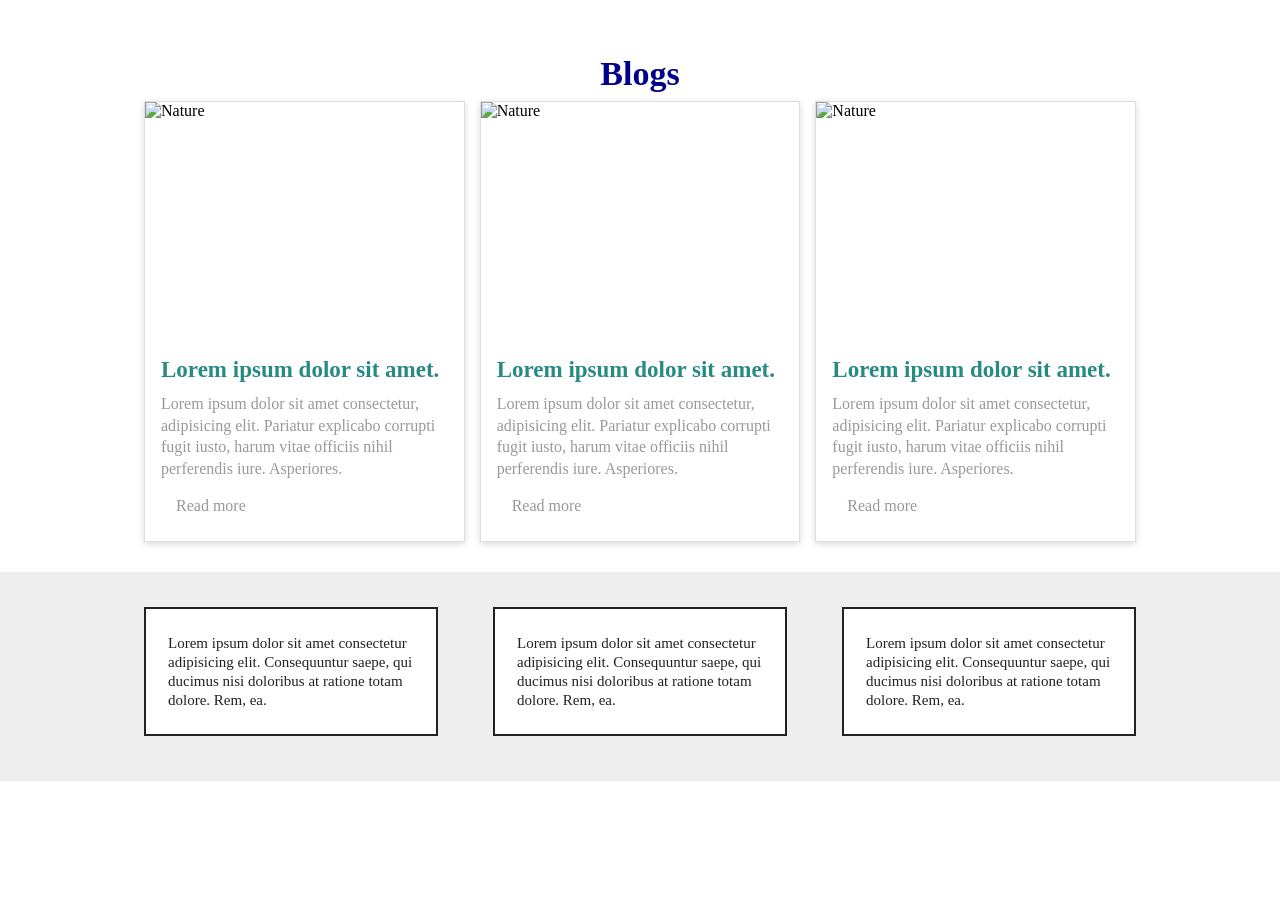
==== index.html @ 496ad8bc "add task cards" ====
<!DOCTYPE html>
<html lang="en">
<head>
    <meta charset="UTF-8">
    <meta name="viewport" content="width=device-width, initial-scale=1.0">
    <title>Blogs</title>

    <style>
        * {
            margin: 0;
            padding: 0;
            box-sizing: border-box;
        }

        body {
            font-family: Georgia, "Times New Roman", serif;
            background-color: #ffffff;
        }

        .blogs-section {
            padding: 55px 20px 25px;
        }

        .blogs-section h1 {
            text-align: center;
            color: darkblue;
            font-size: 34px;
            margin-bottom: 8px;
        }

        .blogs-container {
            width: 80%;
            max-width: 1100px;
            margin: auto;
            display: flex;
            justify-content: center;
            gap: 15px;
        }

        .blog-card {
            width: 33.333%;
            background-color: white;
            border: 1px solid #dddddd;
            box-shadow: 0 2px 7px rgba(0, 0, 0, 0.15);
            transition: 0.3s;
        }



        .blog-card img {
            display: block;
            width: 100%;
            height: 240px;
            object-fit: cover;
        }

        .blog-content {
            padding: 15px 16px 18px;
        }

        .blog-content h2 {
            color: #278a83;
            font-size: 23px;
            margin-bottom: 10px;
        }

        .blog-content p {
            color: #999999;
            font-size: 16px;
            line-height: 1.35;
            margin-bottom: 10px;
        }

        .blog-content a {
            display: inline-block;
            color: #999999;
            font-size: 16px;
            text-decoration: none;
            padding: 7px 14px;
            border: 1px solid transparent;
            border-radius: 5px;
            transition: 0.3s;
        }

        .information-section {
            margin-top: 5px;
            padding: 35px 20px 45px;
            background-color: #eeeeee;
        }

        .information-container {
            width: 80%;
            max-width: 1100px;
            margin: auto;
            display: flex;
            justify-content: space-between;
            gap: 55px;
        }

        .information-box {
            width: 32%;
            min-height: 115px;
            padding: 25px 22px;
            background-color: white;
            border: 2px solid #222222;
            display: flex;
            align-items: center;
            transition: 0.3s;
        }

        .information-box p {
            color: #222222;
            font-size: 15px;
            line-height: 1.25;
        }
         
    </style>
</head>

<body>

    <section class="blogs-section">
        <h1>Blogs</h1>

        <div class="blogs-container">

            <div class="blog-card">
                <img src="https://picsum.photos/id/1018/600/350" alt="Nature">
                <div class="blog-content">
                    <h2>Lorem ipsum dolor sit amet.</h2>
                    <p>
                        Lorem ipsum dolor sit amet consectetur, adipisicing elit.
                        Pariatur explicabo corrupti fugit iusto, harum vitae
                        officiis nihil perferendis iure. Asperiores.
                    </p>
                    <a href="#">Read more</a>
                </div>
            </div>

            <div class="blog-card">
                <img src="https://picsum.photos/id/1015/600/350" alt="Nature">
                <div class="blog-content">
                    <h2>Lorem ipsum dolor sit amet.</h2>
                    <p>
                        Lorem ipsum dolor sit amet consectetur, adipisicing elit.
                        Pariatur explicabo corrupti fugit iusto, harum vitae
                        officiis nihil perferendis iure. Asperiores.
                    </p>
                    <a href="#">Read more</a>
                </div>
            </div>

            <div class="blog-card">
                <img src="https://picsum.photos/id/1016/600/350" alt="Nature">
                <div class="blog-content">
                    <h2>Lorem ipsum dolor sit amet.</h2>
                    <p>
                        Lorem ipsum dolor sit amet consectetur, adipisicing elit.
                        Pariatur explicabo corrupti fugit iusto, harum vitae
                        officiis nihil perferendis iure. Asperiores.
                    </p>
                    <a href="#">Read more</a>
                </div>
            </div>

        </div>
    </section>

    <section class="information-section">
        <div class="information-container">

            <div class="information-box">
                <p>
                    Lorem ipsum dolor sit amet consectetur adipisicing elit.
                    Consequuntur saepe, qui ducimus nisi doloribus at ratione
                    totam dolore. Rem, ea.
                </p>
            </div>

            <div class="information-box">
                <p>
                    Lorem ipsum dolor sit amet consectetur adipisicing elit.
                    Consequuntur saepe, qui ducimus nisi doloribus at ratione
                    totam dolore. Rem, ea.
                </p>
            </div>

            <div class="information-box">
                <p>
                    Lorem ipsum dolor sit amet consectetur adipisicing elit.
                    Consequuntur saepe, qui ducimus nisi doloribus at ratione
                    totam dolore. Rem, ea.
                </p>
            </div>

        </div>
    </section>

</body>
</html>
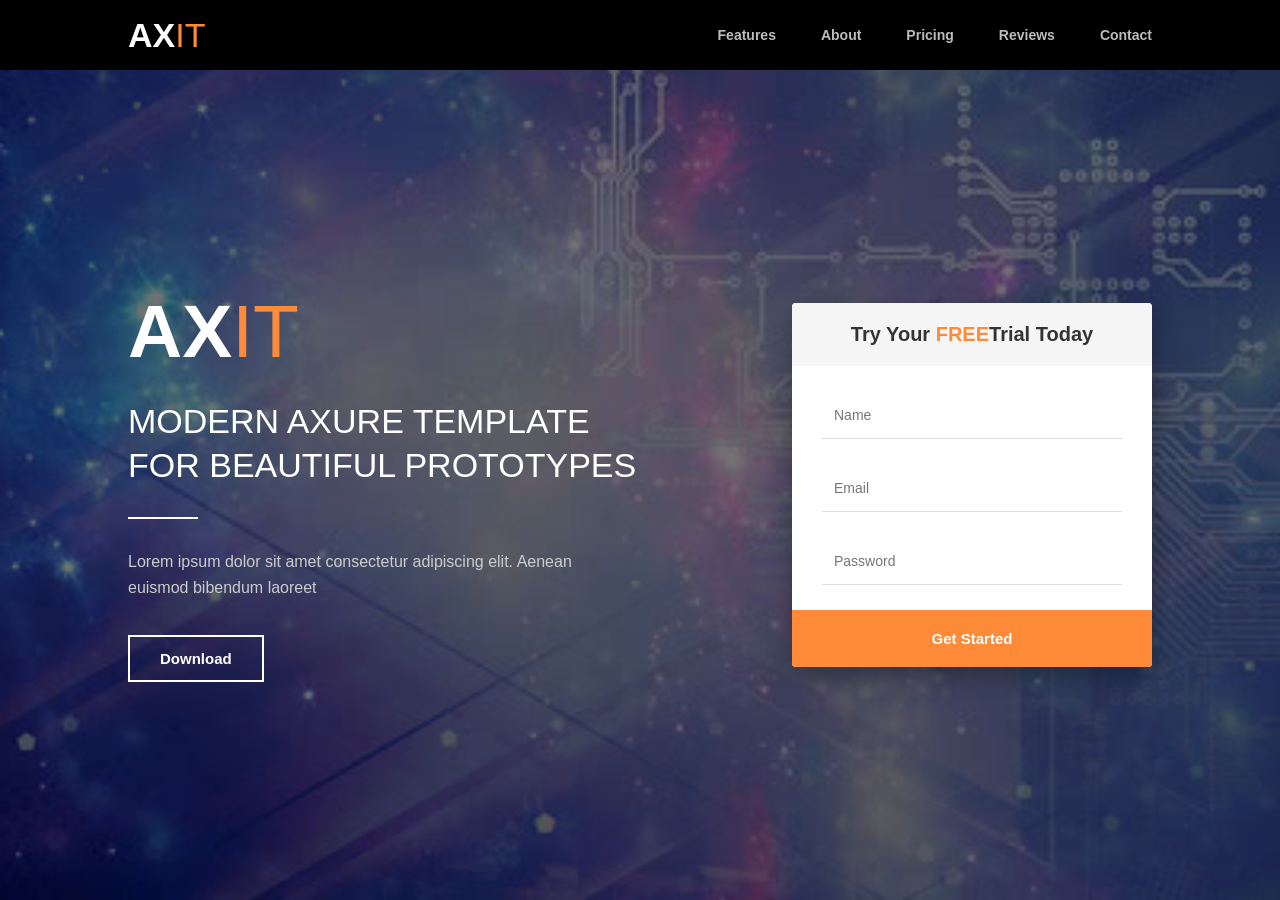
==== commit 5594d8de: "add task4" ====
--- a/index.html
+++ b/index.html
@@ -3,198 +3,66 @@
 <head>
     <meta charset="UTF-8">
     <meta name="viewport" content="width=device-width, initial-scale=1.0">
-    <title>Blogs</title>
+    <title>Document</title>
+    <link rel="stylesheet" href="index.css">
+</head>
+<body>
+  <header>
+    <nav>
+        <div class="logo">
+            AX<span>IT</span>
+        </div>
+        <ul>
+            <li>Features</li>
+            <li>About</li>
+            <li>Pricing</li>
+            <li>Reviews</li>
+            <li>Contact</li>
+        </ul>
+    </nav>
+  </header>  
 
-    <style>
-        * {
-            margin: 0;
-            padding: 0;
-            box-sizing: border-box;
-        }
 
-        body {
-            font-family: Georgia, "Times New Roman", serif;
-            background-color: #ffffff;
-        }
+<section class="hero">
+    <div class="hero-content">
+    <h1>
+        AX<span>IT</span>
+    </h1>
+    <h2>
+        MODERN AXURE TEMPLATE <br>
+        FOR BEAUTIFUL PROTOTYPES
+    </h2>
+     <hr>
+     <p>
+        Lorem ipsum dolor sit amet consectetur adipiscing elit.
+        Aenean euismod bibendum laoreet
+     </p>
+     <button> Download</button>
+     </div>
+       
 
-        .blogs-section {
-            padding: 55px 20px 25px;
-        }
+     <div class="form-box">
+        <h3>
+            Try Your <span>FREE</span>Trial Today
+        </h3>
 
-        .blogs-section h1 {
-            text-align: center;
-            color: darkblue;
-            font-size: 34px;
-            margin-bottom: 8px;
-        }
+            <input type="text" placeholder="Name">
 
-        .blogs-container {
-            width: 80%;
-            max-width: 1100px;
-            margin: auto;
-            display: flex;
-            justify-content: center;
-            gap: 15px;
-        }
+            <input type="email" placeholder="Email">
 
-        .blog-card {
-            width: 33.333%;
-            background-color: white;
-            border: 1px solid #dddddd;
-            box-shadow: 0 2px 7px rgba(0, 0, 0, 0.15);
-            transition: 0.3s;
-        }
+            <input type="password" placeholder="Password">
+
+            <button>
+                Get Started
+            </button>
+
+     </div>
+
+</section>
 
 
 
-        .blog-card img {
-            display: block;
-            width: 100%;
-            height: 240px;
-            object-fit: cover;
-        }
 
-        .blog-content {
-            padding: 15px 16px 18px;
-        }
-
-        .blog-content h2 {
-            color: #278a83;
-            font-size: 23px;
-            margin-bottom: 10px;
-        }
-
-        .blog-content p {
-            color: #999999;
-            font-size: 16px;
-            line-height: 1.35;
-            margin-bottom: 10px;
-        }
-
-        .blog-content a {
-            display: inline-block;
-            color: #999999;
-            font-size: 16px;
-            text-decoration: none;
-            padding: 7px 14px;
-            border: 1px solid transparent;
-            border-radius: 5px;
-            transition: 0.3s;
-        }
-
-        .information-section {
-            margin-top: 5px;
-            padding: 35px 20px 45px;
-            background-color: #eeeeee;
-        }
-
-        .information-container {
-            width: 80%;
-            max-width: 1100px;
-            margin: auto;
-            display: flex;
-            justify-content: space-between;
-            gap: 55px;
-        }
-
-        .information-box {
-            width: 32%;
-            min-height: 115px;
-            padding: 25px 22px;
-            background-color: white;
-            border: 2px solid #222222;
-            display: flex;
-            align-items: center;
-            transition: 0.3s;
-        }
-
-        .information-box p {
-            color: #222222;
-            font-size: 15px;
-            line-height: 1.25;
-        }
-         
-    </style>
-</head>
-
-<body>
-
-    <section class="blogs-section">
-        <h1>Blogs</h1>
-
-        <div class="blogs-container">
-
-            <div class="blog-card">
-                <img src="https://picsum.photos/id/1018/600/350" alt="Nature">
-                <div class="blog-content">
-                    <h2>Lorem ipsum dolor sit amet.</h2>
-                    <p>
-                        Lorem ipsum dolor sit amet consectetur, adipisicing elit.
-                        Pariatur explicabo corrupti fugit iusto, harum vitae
-                        officiis nihil perferendis iure. Asperiores.
-                    </p>
-                    <a href="#">Read more</a>
-                </div>
-            </div>
-
-            <div class="blog-card">
-                <img src="https://picsum.photos/id/1015/600/350" alt="Nature">
-                <div class="blog-content">
-                    <h2>Lorem ipsum dolor sit amet.</h2>
-                    <p>
-                        Lorem ipsum dolor sit amet consectetur, adipisicing elit.
-                        Pariatur explicabo corrupti fugit iusto, harum vitae
-                        officiis nihil perferendis iure. Asperiores.
-                    </p>
-                    <a href="#">Read more</a>
-                </div>
-            </div>
-
-            <div class="blog-card">
-                <img src="https://picsum.photos/id/1016/600/350" alt="Nature">
-                <div class="blog-content">
-                    <h2>Lorem ipsum dolor sit amet.</h2>
-                    <p>
-                        Lorem ipsum dolor sit amet consectetur, adipisicing elit.
-                        Pariatur explicabo corrupti fugit iusto, harum vitae
-                        officiis nihil perferendis iure. Asperiores.
-                    </p>
-                    <a href="#">Read more</a>
-                </div>
-            </div>
-
-        </div>
-    </section>
-
-    <section class="information-section">
-        <div class="information-container">
-
-            <div class="information-box">
-                <p>
-                    Lorem ipsum dolor sit amet consectetur adipisicing elit.
-                    Consequuntur saepe, qui ducimus nisi doloribus at ratione
-                    totam dolore. Rem, ea.
-                </p>
-            </div>
-
-            <div class="information-box">
-                <p>
-                    Lorem ipsum dolor sit amet consectetur adipisicing elit.
-                    Consequuntur saepe, qui ducimus nisi doloribus at ratione
-                    totam dolore. Rem, ea.
-                </p>
-            </div>
-
-            <div class="information-box">
-                <p>
-                    Lorem ipsum dolor sit amet consectetur adipisicing elit.
-                    Consequuntur saepe, qui ducimus nisi doloribus at ratione
-                    totam dolore. Rem, ea.
-                </p>
-            </div>
-
-        </div>
-    </section>
 
 </body>
-</html>
+</html>
--- a/index.css
+++ b/index.css
@@ -0,0 +1,203 @@
+* {
+    margin: 0;
+    padding: 0;
+    box-sizing: border-box;
+}
+
+body {
+    font-family: Arial, Helvetica, sans-serif;
+    color: white;
+}
+
+
+/* Navbar */
+
+header {
+    height: 70px;
+    background-color: black;
+}
+
+nav {
+    width: 80%;
+    height: 100%;
+    margin: auto;
+
+    display: flex;
+    justify-content: space-between;
+    align-items: center;
+}
+
+.logo {
+    font-size: 34px;
+    font-weight: bold;
+}
+
+.logo span {
+    color: #ff8b38;
+    font-weight: normal;
+}
+
+nav ul {
+    display: flex;
+    gap: 45px;
+    list-style: none;
+}
+
+nav ul li {
+    color: #bcbcbc;
+    font-size: 14px;
+    font-weight: bold;
+    cursor: pointer;
+}
+
+nav ul li:hover {
+    color: #ff8b38;
+}
+
+
+/* Hero Section */
+
+.hero {
+    min-height: calc(100vh - 70px);
+
+    background:
+        linear-gradient(
+            rgba(0, 0, 0, 0.55),
+            rgba(0, 0, 0, 0.55)
+        ),
+        url("images/pngtree-beautiful-technology-website-business-poster-background-template-image_148436.jpg");
+
+    background-size: cover;
+    background-position: center;
+    background-repeat: no-repeat;
+
+    display: flex;
+    justify-content: space-between;
+    align-items: center;
+
+    padding: 70px 10%;
+}
+
+
+/* Hero Content */
+
+.hero-content {
+    width: 55%;
+    max-width: 650px;
+}
+
+.hero-content h1 {
+    font-size: 75px;
+    margin-bottom: 25px;
+}
+
+.hero-content h1 span {
+    color: #ff8b38;
+    font-weight: normal;
+}
+
+.hero-content h2 {
+    font-size: 34px;
+    line-height: 1.3;
+    font-weight: normal;
+    margin-bottom: 30px;
+}
+
+.hero-content hr {
+    width: 70px;
+    height: 2px;
+    border: none;
+    background-color: white;
+    margin-bottom: 30px;
+}
+
+.hero-content p {
+    width: 480px;
+    color: #cccccc;
+    font-size: 16px;
+    line-height: 1.6;
+    margin-bottom: 35px;
+}
+
+.hero-content button {
+    padding: 13px 30px;
+
+    color: white;
+    background-color: transparent;
+
+    border: 2px solid white;
+
+    font-size: 15px;
+    font-weight: bold;
+    cursor: pointer;
+}
+
+.hero-content button:hover {
+    background-color: #ff8b38;
+    border-color: #ff8b38;
+}
+
+
+/* Form */
+
+.form-box {
+    width: 360px;
+
+    background-color: white;
+    border-radius: 4px;
+    overflow: hidden;
+
+    box-shadow: 0 8px 25px rgba(0, 0, 0, 0.3);
+}
+
+.form-box h3 {
+    padding: 20px;
+
+    color: #333333;
+    background-color: #f5f5f5;
+
+    text-align: center;
+    font-size: 20px;
+}
+
+.form-box h3 span {
+    color: #ff8b38;
+}
+
+.form-box input {
+    display: block;
+
+    width: calc(100% - 60px);
+    height: 48px;
+
+    margin: 25px 30px;
+    padding: 0 12px;
+
+    border: none;
+    border-bottom: 1px solid #dddddd;
+    outline: none;
+
+    font-size: 14px;
+}
+
+.form-box input:focus {
+    border-bottom-color: #ff8b38;
+}
+
+.form-box button {
+    width: 100%;
+    padding: 20px;
+
+    color: white;
+    background-color: #ff8b38;
+
+    border: none;
+
+    font-size: 15px;
+    font-weight: bold;
+    cursor: pointer;
+}
+
+.form-box button:hover {
+    background-color: #e97828;
+}
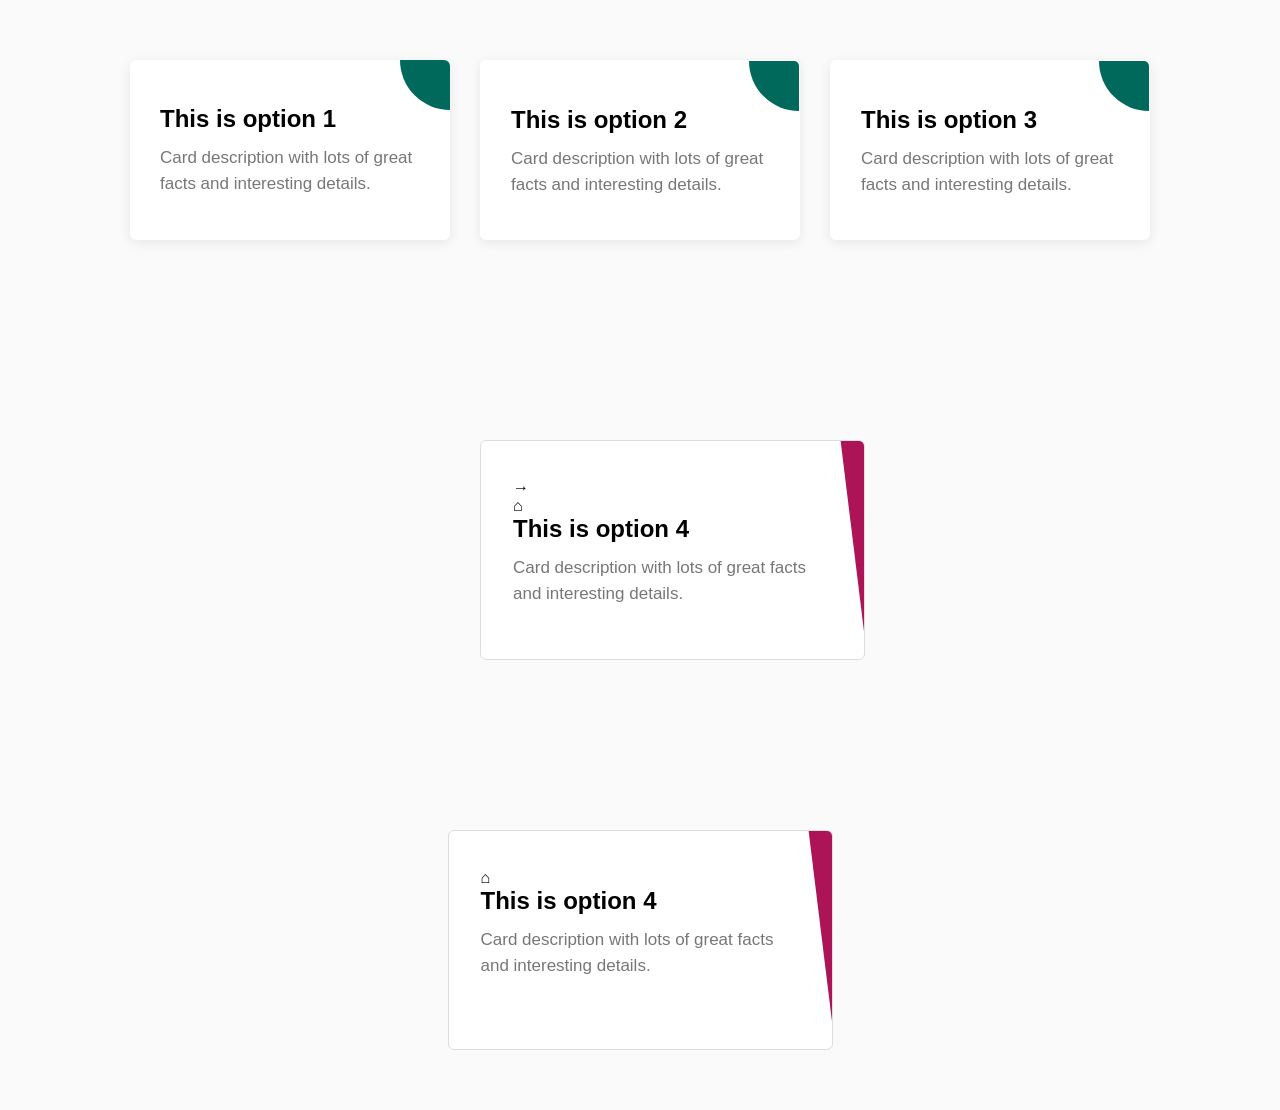
==== commit b4e8dbd5: "Add task6" ====
--- a/index.html
+++ b/index.html
@@ -1,68 +1,44 @@
-<!DOCTYPE html>
 <html lang="en">
 <head>
     <meta charset="UTF-8">
     <meta name="viewport" content="width=device-width, initial-scale=1.0">
-    <title>Document</title>
+    <title>cards</title>
     <link rel="stylesheet" href="index.css">
 </head>
 <body>
-  <header>
-    <nav>
-        <div class="logo">
-            AX<span>IT</span>
-        </div>
-        <ul>
-            <li>Features</li>
-            <li>About</li>
-            <li>Pricing</li>
-            <li>Reviews</li>
-            <li>Contact</li>
-        </ul>
-    </nav>
-  </header>  
 
+<div class="cards">
 
-<section class="hero">
-    <div class="hero-content">
-    <h1>
-        AX<span>IT</span>
-    </h1>
-    <h2>
-        MODERN AXURE TEMPLATE <br>
-        FOR BEAUTIFUL PROTOTYPES
-    </h2>
-     <hr>
-     <p>
-        Lorem ipsum dolor sit amet consectetur adipiscing elit.
-        Aenean euismod bibendum laoreet
-     </p>
-     <button> Download</button>
-     </div>
-       
+    <div class="card">
+        <h2>This is option 1</h2>
+        <p>Card description with lots of great facts and interesting details.</p>
+    </div>
 
-     <div class="form-box">
-        <h3>
-            Try Your <span>FREE</span>Trial Today
-        </h3>
+    <div class="card">
+        <h2>This is option 2</h2>
+        <p>Card description with lots of great facts and interesting details.</p>
+    </div>
 
-            <input type="text" placeholder="Name">
+    <div class="card">
+        <h2>This is option 3</h2>
+        <p>Card description with lots of great facts and interesting details.</p>
+    </div>
 
-            <input type="email" placeholder="Email">
+    <div class="card card-four">
+        <span class="arrow">→</span>
+        <div class="icon">⌂</div>
+        <h2>This is option 4</h2>
+        <p>Card description with lots of great facts and interesting details.</p>
+    </div>
 
-            <input type="password" placeholder="Password">
+</div>
+    <div class="card card-four">
+        <div class="icon">⌂</div>
+        <h2>This is option 4</h2>
+        <p>Card description with lots of great facts and interesting details.</p>
+    </div>
 
-            <button>
-                Get Started
-            </button>
-
-     </div>
-
-</section>
-
-
-
-
+</div>
 
 </body>
 </html>
--- a/index.css
+++ b/index.css
@@ -2,202 +2,178 @@
     margin: 0;
     padding: 0;
     box-sizing: border-box;
+    font-family: Arial, Helvetica, sans-serif;
 }
 
 body {
-    font-family: Arial, Helvetica, sans-serif;
-    color: white;
+    background: #fafafa;
+    padding: 60px 30px;
+}
+
+.cards {
+    display: grid;
+    grid-template-columns: repeat(3, 320px);
+    justify-content: center;
+    gap: 30px;
+}
+
+.card {
+    position: relative;
+    min-height: 180px;
+    background: #fff;
+    padding: 45px 30px 30px;
+    border-radius: 6px;
+    box-shadow: 0 3px 12px rgba(0, 0, 0, 0.08);
+    overflow: hidden;
+}
+
+.card::before {
+    content: "";
+    position: absolute;
+    top: 0;
+    right: 0;
+    width: 50px;
+    height: 50px;
+    background: #00695c;
+    border-bottom-left-radius: 100%;
+    transition: 0.5s ease;
+    z-index: 1;
+}
+
+.card h2 {
+    position: relative;
+    z-index: 2;
+    margin-bottom: 12px;
+    font-size: 24px;
+    transition: 0.5s ease;
+}
+
+.card p {
+    position: relative;
+    z-index: 2;
+    color: #777;
+    font-size: 17px;
+    line-height: 1.5;
+    transition: 0.5s ease;
 }
 
 
-/* Navbar */
-
-header {
-    height: 70px;
-    background-color: black;
+.cards .card:first-child:hover::before {
+    width: 100%;
+    height: 100%;
+    border-radius: 0;
 }
 
-nav {
-    width: 80%;
-    height: 100%;
-    margin: auto;
-
-    display: flex;
-    justify-content: space-between;
-    align-items: center;
+.cards .card:first-child:hover h2,
+.cards .card:first-child:hover p {
+    color: #fff;
+}
+/* Option 2 فقط */
+.cards .card:nth-child(2) {
+    border: 1px solid transparent;
+    transition: 0.35s ease;
 }
 
-.logo {
-    font-size: 34px;
-    font-weight: bold;
-}
-
-.logo span {
-    color: #ff8b38;
-    font-weight: normal;
-}
-
-nav ul {
-    display: flex;
-    gap: 45px;
-    list-style: none;
-}
-
-nav ul li {
-    color: #bcbcbc;
-    font-size: 14px;
-    font-weight: bold;
-    cursor: pointer;
-}
-
-nav ul li:hover {
-    color: #ff8b38;
+/* Hover على Option 2 */
+.cards .card:nth-child(2):hover {
+    background: #fff;
+    border-color: #d8d8d8;
+    box-shadow: 0 10px 22px rgba(0, 0, 0, 0.16);
+    transform: translateY(-4px);
 }
 
 
-/* Hero Section */
-
-.hero {
-    min-height: calc(100vh - 70px);
-
-    background:
-        linear-gradient(
-            rgba(0, 0, 0, 0.55),
-            rgba(0, 0, 0, 0.55)
-        ),
-        url("images/pngtree-beautiful-technology-website-business-poster-background-template-image_148436.jpg");
-
-    background-size: cover;
-    background-position: center;
-    background-repeat: no-repeat;
-
-    display: flex;
-    justify-content: space-between;
-    align-items: center;
-
-    padding: 70px 10%;
+.cards .card:nth-child(2):hover::before {
+    width: 50px;
+    height: 50px;
+    border-bottom-left-radius: 100%;
 }
 
 
-/* Hero Content */
-
-.hero-content {
-    width: 55%;
-    max-width: 650px;
+.cards .card:nth-child(2):hover h2 {
+    color: #111;
 }
 
-.hero-content h1 {
-    font-size: 75px;
-    margin-bottom: 25px;
+.cards .card:nth-child(2):hover p {
+    color: #777;
 }
 
-.hero-content h1 span {
-    color: #ff8b38;
-    font-weight: normal;
-}
-
-.hero-content h2 {
-    font-size: 34px;
-    line-height: 1.3;
-    font-weight: normal;
-    margin-bottom: 30px;
-}
-
-.hero-content hr {
-    width: 70px;
-    height: 2px;
-    border: none;
-    background-color: white;
-    margin-bottom: 30px;
-}
-
-.hero-content p {
-    width: 480px;
-    color: #cccccc;
-    font-size: 16px;
-    line-height: 1.6;
-    margin-bottom: 35px;
-}
-
-.hero-content button {
-    padding: 13px 30px;
-
-    color: white;
-    background-color: transparent;
-
-    border: 2px solid white;
-
-    font-size: 15px;
-    font-weight: bold;
-    cursor: pointer;
-}
-
-.hero-content button:hover {
-    background-color: #ff8b38;
-    border-color: #ff8b38;
+.cards .card:nth-child(3) {
+    border: 1px solid transparent;
+    transition: 0.4s ease;
 }
 
 
-/* Form */
-
-.form-box {
-    width: 360px;
-
-    background-color: white;
-    border-radius: 4px;
-    overflow: hidden;
-
-    box-shadow: 0 8px 25px rgba(0, 0, 0, 0.3);
+.cards .card:nth-child(3):hover {
+    background: #fff;
+    border-color: #00695c;
+    box-shadow: none;
 }
 
-.form-box h3 {
-    padding: 20px;
 
-    color: #333333;
-    background-color: #f5f5f5;
-
-    text-align: center;
-    font-size: 20px;
+.cards .card:nth-child(3):hover h2 {
+    color: #111;
 }
 
-.form-box h3 span {
-    color: #ff8b38;
+
+.cards .card:nth-child(3):hover p {
+    color: #00695c;
 }
 
-.form-box input {
-    display: block;
 
-    width: calc(100% - 60px);
-    height: 48px;
-
-    margin: 25px 30px;
-    padding: 0 12px;
-
-    border: none;
-    border-bottom: 1px solid #dddddd;
-    outline: none;
-
-    font-size: 14px;
+.cards .card:nth-child(3):hover::before {
+    width: 50px;
+    height: 50px;
+    border-bottom-left-radius: 100%;
 }
 
-.form-box input:focus {
-    border-bottom-color: #ff8b38;
+
+.card-four {
+    position: relative;
+    width: 385px;
+    min-height: 220px;
+    padding: 38px 32px;
+    margin: 170px auto 0;
+    border: 1px solid #ddd;
+    box-shadow: none;
+    overflow: hidden;
+    justify-self: center;
+    grid-column: 2;
+    transition: 0.4s ease;
 }
 
-.form-box button {
-    width: 100%;
-    padding: 20px;
 
-    color: white;
-    background-color: #ff8b38;
-
-    border: none;
-
-    font-size: 15px;
-    font-weight: bold;
-    cursor: pointer;
+.card-four::after {
+    content: "";
+    position: absolute;
+    top: 0;
+    right: -80px;
+    width: 90px;
+    height: 100%;
+    background: #ad1457;
+    transform: skewX(7deg);
+    transition: 0.4s ease;
+    z-index: 1;
 }
 
-.form-box button:hover {
-    background-color: #e97828;
+.card-four:hover {
+    border-color: #ad1457;
 }
+
+
+.card-four:hover::after {
+    right: -75px;
+}
+
+
+.card-four .icon,
+.card-four h2,
+.card-four p {
+    position: relative;
+    z-index: 2;
+}
+
+.card-four::before{
+    display: none;
+}
+
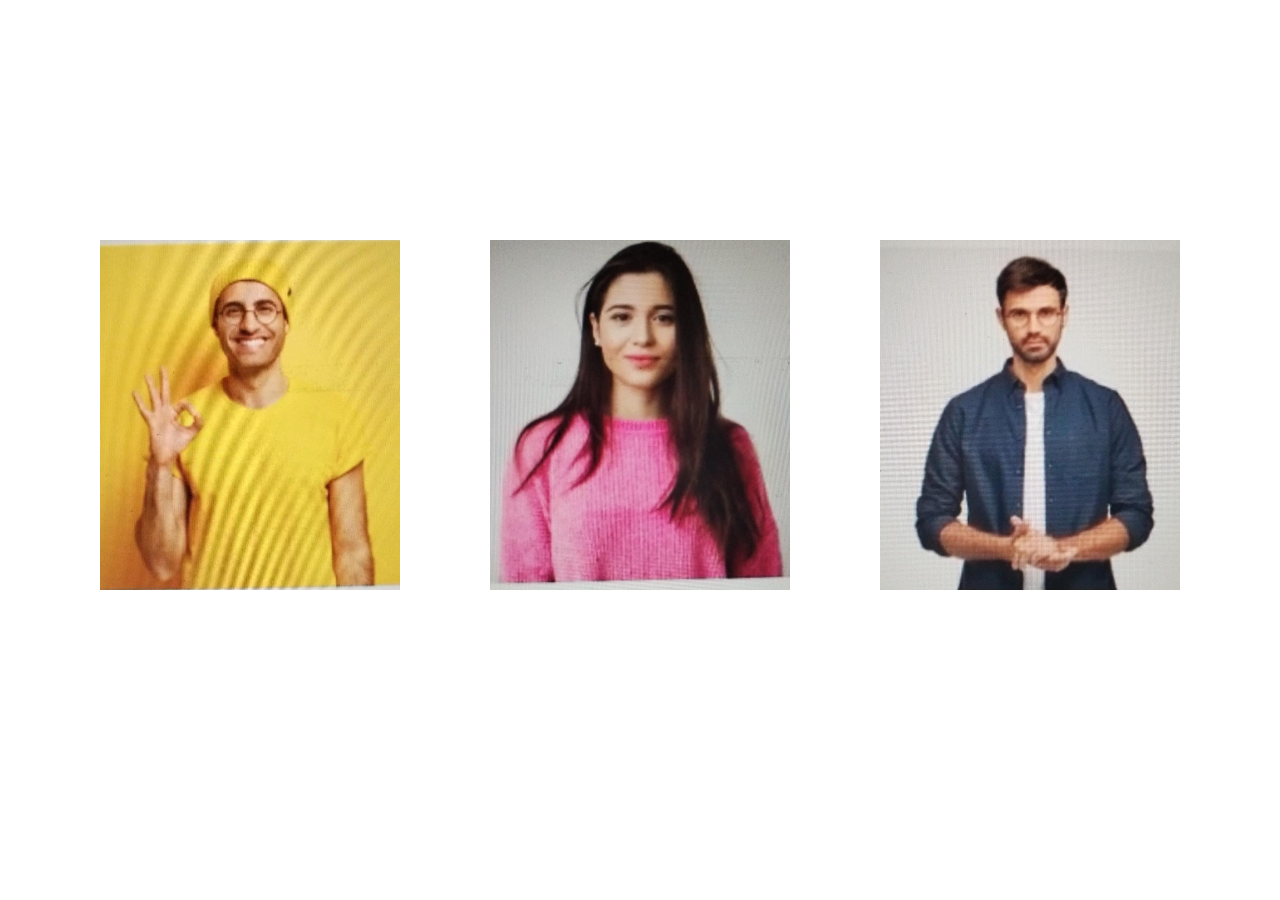
==== commit f75fe183: "Add team cards hover design" ====
--- a/index.html
+++ b/index.html
@@ -1,44 +1,40 @@
+<!DOCTYPE html>
 <html lang="en">
 <head>
     <meta charset="UTF-8">
     <meta name="viewport" content="width=device-width, initial-scale=1.0">
-    <title>cards</title>
-    <link rel="stylesheet" href="index.css">
+    <title>Cards</title>
+    <link rel="stylesheet" href="style.css">
 </head>
 <body>
 
 <div class="cards">
 
     <div class="card">
-        <h2>This is option 1</h2>
-        <p>Card description with lots of great facts and interesting details.</p>
+        <img src="images/image1.jpeg" alt="Karan Singh">
+
+        <div class="card-info">
+            <h2>Karan Singh</h2>
+            <p>Graphic Designer</p>
+        </div>
     </div>
 
     <div class="card">
-        <h2>This is option 2</h2>
-        <p>Card description with lots of great facts and interesting details.</p>
+        <img src="images/image2.jpeg" alt="Sara Ahmed">
+
+        <div class="card-info">
+            <h2>Sara Ahmed</h2>
+            <p>Web Designer</p>
+        </div>
     </div>
 
     <div class="card">
-        <h2>This is option 3</h2>
-        <p>Card description with lots of great facts and interesting details.</p>
+        <img src="images/image3.jpeg" alt="Omar Ali">
+
+        <div class="card-info">
+            <h2>Omar Ali</h2>
+            <p>Web Developer</p>
+        </div>
     </div>
 
-    <div class="card card-four">
-        <span class="arrow">→</span>
-        <div class="icon">⌂</div>
-        <h2>This is option 4</h2>
-        <p>Card description with lots of great facts and interesting details.</p>
-    </div>
-
-</div>
-    <div class="card card-four">
-        <div class="icon">⌂</div>
-        <h2>This is option 4</h2>
-        <p>Card description with lots of great facts and interesting details.</p>
-    </div>
-
-</div>
-
-</body>
-</html>+</div>
--- a/style.css
+++ b/style.css
@@ -0,0 +1,66 @@
+* {
+    margin: 0;
+    padding: 0;
+    box-sizing: border-box;
+}
+
+body {
+    min-height: 100vh;
+    display: flex;
+    justify-content: center;
+    align-items: center;
+    background-color: white;
+}
+
+.cards {
+    display: flex;
+    justify-content: center;
+    align-items: flex-start;
+    gap: 90px;
+}
+
+.card {
+    width: 300px;
+    text-align: center;
+}
+
+.card img {
+    width: 100%;
+    height: 350px;
+    object-fit: cover;
+    display: block;
+    transition: transform 0.4s ease;
+}
+
+.card-info {
+    padding-top: 15px;
+    opacity: 0;
+    visibility: hidden;
+    transform: translateY(-20px);
+    transition: 0.4s ease;
+}
+
+.card-info h2 {
+    font-size: 26px;
+    font-weight: 500;
+    letter-spacing: 2px;
+    margin-bottom: 5px;
+}
+
+.card-info p {
+    font-size: 17px;
+    color: #aaa;
+    letter-spacing: 3px;
+}
+
+/* الصورة تتحرك لفوق وشمال */
+.card:hover img {
+    transform: translate(-30px, -30px);
+}
+
+/* المعلومات تظهر من تحت */
+.card:hover .card-info {
+    opacity: 1;
+    visibility: visible;
+    transform: translateY(0);
+}
